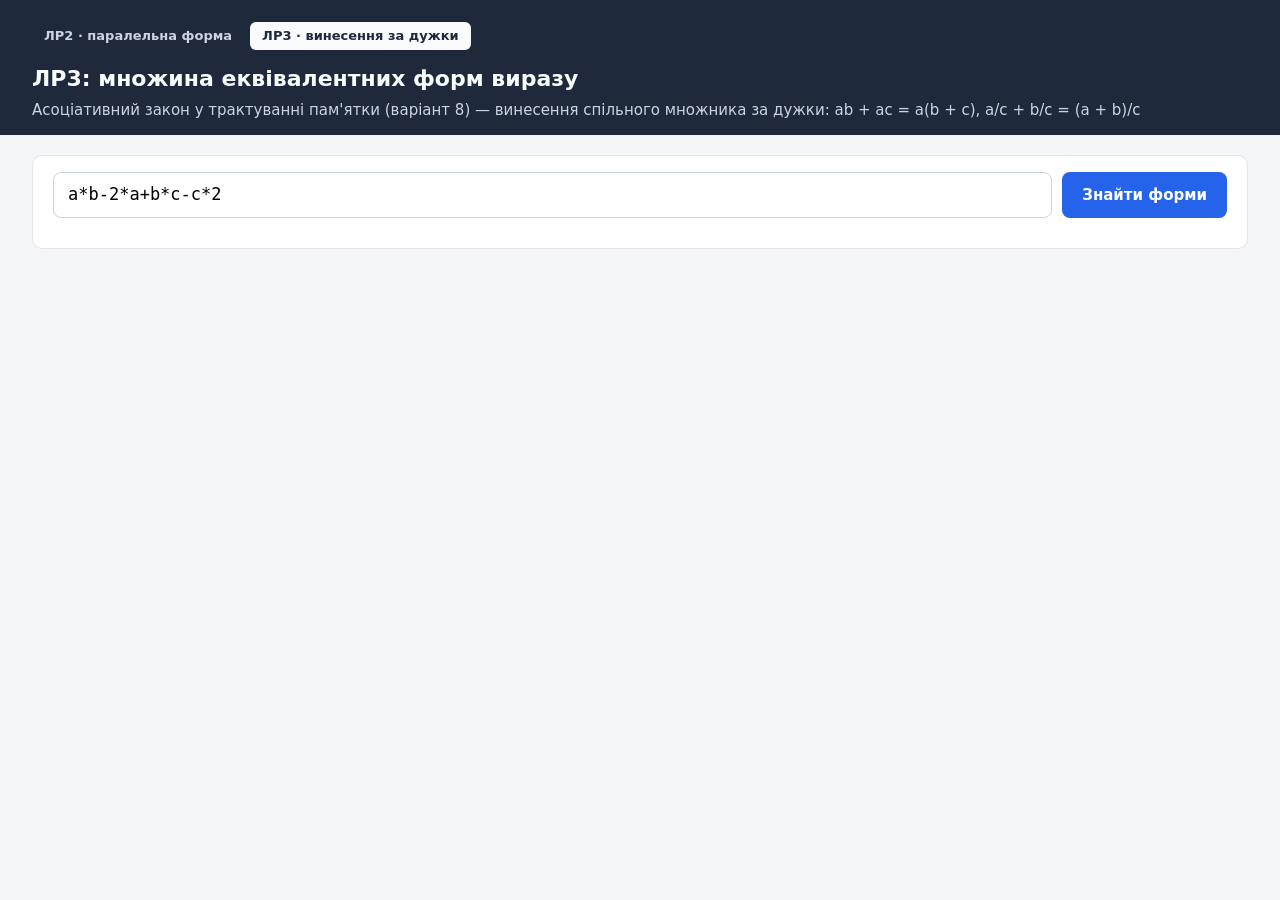
==== Pzks.Web/wwwroot/lab3.html @ b77dfa9a "Lab-3" ====
<!DOCTYPE html>
<html lang="uk">
<head>
    <meta charset="utf-8">
    <meta name="viewport" content="width=device-width, initial-scale=1">
    <title>ПЗКС · ЛР3: еквівалентні форми</title>
    <link rel="stylesheet" href="styles.css">
</head>
<body>
<header>
    <nav class="tabs">
        <a href="index.html">ЛР2 · паралельна форма</a>
        <a href="lab3.html" class="active">ЛР3 · винесення за дужки</a>
    </nav>
    <h1>ЛР3: множина еквівалентних форм виразу</h1>
    <p>Асоціативний закон у трактуванні пам'ятки (варіант 8) — винесення спільного множника за дужки:
        ab + ac = a(b + c), a/c + b/c = (a + b)/c</p>
</header>

<main>
    <section class="card input-card">
        <form id="form" autocomplete="off">
            <input id="expression" type="text" spellcheck="false"
                   placeholder="Введіть вираз, наприклад a*b-2*a+b*c-c*2">
            <button type="submit">Знайти форми</button>
        </form>
        <div id="samples" class="samples"></div>
    </section>

    <section id="result" hidden>
        <div id="status" class="card status"></div>

        <div id="lr1" class="card" hidden>
            <h2>Помилки ЛР1</h2>
            <div id="lr1-expression" class="expression-line"></div>
            <ol id="lr1-errors" class="errors"></ol>
            <div id="lr1-correction"></div>
        </div>

        <div id="zero-card" class="card danger" hidden>
            <h2>Недопустимі операції — ділення на 0</h2>
            <ol id="zero-errors" class="errors"></ol>
            <p>Еквівалентні форми не будуються, доки вираз містить ділення на 0.</p>
        </div>

        <div id="metrics" class="metrics" hidden></div>

        <div id="summary" class="card" hidden>
            <div class="form-row"><span class="label">Вихідний вираз</span><code id="source-infix"></code></div>
            <div class="form-row"><span class="label">Форма №0 (розкриття дужок і спрощення ЛР2)</span><code id="start-infix"></code></div>
            <div class="form-row"><span class="label">Найкраща форма</span><code id="best-infix" class="accent"></code></div>
            <div class="form-row"><span class="label">Її паралельна форма</span><code id="best-parallel"></code></div>
        </div>

        <div id="selected-card" class="card tree-card" hidden>
            <div class="tree-head">
                <h2 id="selected-title"></h2>
                <div class="tree-buttons">
                    <button type="button" class="small" data-download="selected" data-format="png">PNG</button>
                    <button type="button" class="small" data-download="selected" data-format="svg">SVG</button>
                </div>
            </div>
            <ol id="selected-path" class="steps"></ol>
            <div class="form-row"><span class="label">Форма</span><code id="selected-infix"></code></div>
            <div class="form-row"><span class="label">Паралельна форма</span><code id="selected-parallel" class="accent"></code></div>
            <div id="selected-svg" class="tree-scroll"></div>
            <table id="selected-levels" class="levels"></table>
        </div>

        <div id="table-card" class="card" hidden>
            <h2 id="table-title"></h2>
            <p class="muted">Від кращої до гіршої: менше ярусів, потім менше операцій. Клік по рядку показує дерево форми.
                Код — шлях у позначеннях пам'ятки: кількість кроків, A (асоціативний закон), винесені множники.</p>
            <p id="truncated-note" class="note" hidden></p>
            <table class="forms-table">
                <thead><tr><th class="num">№</th><th class="code">Код</th><th class="num">Ярусів</th><th class="num">Операцій</th><th class="num">Ширина</th><th>Форма</th></tr></thead>
                <tbody id="forms-body"></tbody>
            </table>
            <div class="table-more"><button id="more" type="button" class="small" hidden></button></div>
        </div>

        <div id="graph-card" class="card tree-card" hidden>
            <div class="tree-head">
                <h2>Граф перетворень <span id="graph-info" class="muted"></span></h2>
                <div class="tree-buttons">
                    <button type="button" class="small" data-download="graph" data-format="png">PNG</button>
                    <button type="button" class="small" data-download="graph" data-format="svg">SVG</button>
                </div>
            </div>
            <p class="muted">Вершина — форма (номер з таблиці), ребро — одне винесення за дужки, підпис — винесений множник.
                Суцільне ребро — перше отримання форми, пунктирне — та сама форма іншим шляхом.</p>
            <div id="graph-svg" class="graph-scroll"></div>
        </div>

        <div id="original-card" class="card tree-card" hidden>
            <div class="tree-head">
                <h2>Для порівняння: дерево паралельної форми №0 (ЛР2) <span id="original-tiers" class="muted"></span></h2>
                <div class="tree-buttons">
                    <button type="button" class="small" data-download="original" data-format="png">PNG</button>
                    <button type="button" class="small" data-download="original" data-format="svg">SVG</button>
                </div>
            </div>
            <div id="original-svg" class="tree-scroll"></div>
        </div>
    </section>
</main>

<script src="common.js"></script>
<script src="lab3.js"></script>
</body>
</html>
---- Pzks.Web/wwwroot/styles.css ----
:root {
    --bg: #f4f5f7;
    --card: #ffffff;
    --text: #1f2328;
    --muted: #6b7280;
    --border: #e3e5e8;
    --accent: #2563eb;
    --green: #16a34a;
    --green-bg: #dcfce7;
    --yellow: #a16207;
    --yellow-bg: #fef3c7;
    --blue: #1d4ed8;
    --blue-bg: #dbeafe;
    --red: #dc2626;
    --red-bg: #fee2e2;
    --purple: #9333ea;
}

* { box-sizing: border-box; }

[hidden] { display: none !important; }

body {
    margin: 0;
    background: var(--bg);
    color: var(--text);
    font: 15px/1.5 "Segoe UI", system-ui, sans-serif;
}

header {
    padding: 22px 32px 14px;
    background: #1e293b;
    color: #f8fafc;
}
header h1 { margin: 0; font-size: 22px; font-weight: 600; }
.tabs { display: flex; gap: 6px; margin-bottom: 12px; }
.tabs a {
    padding: 4px 12px;
    border-radius: 6px;
    color: #cbd5e1;
    text-decoration: none;
    font-size: 13px;
    font-weight: 600;
}
.tabs a:hover { background: #334155; }
.tabs a.active { background: #f8fafc; color: #1e293b; }
header p { margin: 4px 0 0; color: #cbd5e1; }

main { max-width: 1500px; margin: 0 auto; padding: 20px 32px 40px; }

.card {
    background: var(--card);
    border: 1px solid var(--border);
    border-radius: 10px;
    padding: 16px 20px;
    margin-bottom: 16px;
}
.card h2 { margin: 0 0 10px; font-size: 16px; font-weight: 600; }

.muted { color: var(--muted); font-weight: 400; }

form { display: flex; gap: 10px; }
#expression {
    flex: 1;
    padding: 10px 14px;
    font: 17px/1.4 Consolas, "Cascadia Mono", monospace;
    border: 1px solid #cbd5e1;
    border-radius: 8px;
}
#expression:focus { outline: 2px solid var(--accent); border-color: transparent; }

button {
    padding: 10px 20px;
    border: 0;
    border-radius: 8px;
    background: var(--accent);
    color: white;
    font: inherit;
    font-weight: 600;
    cursor: pointer;
}
button:hover { filter: brightness(1.1); }
button.small {
    padding: 3px 10px;
    font-size: 12px;
    background: #e2e8f0;
    color: var(--text);
}

.samples { display: flex; flex-wrap: wrap; gap: 14px 22px; margin-top: 14px; }
.sample-group { display: flex; align-items: center; gap: 6px; flex-wrap: wrap; }
.sample-group .group-title { font-size: 12px; color: var(--muted); margin-right: 2px; }
.chip {
    padding: 3px 10px;
    border-radius: 999px;
    font-size: 13px;
    font-weight: 600;
    cursor: pointer;
    border: 1px solid transparent;
    background: #e2e8f0;
    color: var(--text);
}
.chip:hover { border-color: currentColor; }
.chip.mandatory { background: var(--green-bg); color: var(--green); }
.chip.brackets { background: var(--yellow-bg); color: var(--yellow); }
.chip.constants { background: var(--blue-bg); color: var(--blue); }
.chip.simplification { background: var(--red-bg); color: var(--red); }
.chip.associative { background: var(--blue-bg); color: var(--blue); }

.status { font-weight: 600; }
.status.ok { border-left: 5px solid var(--green); }
.status.bad { border-left: 5px solid var(--red); }

.metrics {
    display: grid;
    grid-template-columns: repeat(auto-fit, minmax(170px, 1fr));
    gap: 12px;
    margin-bottom: 16px;
}
.metric {
    background: var(--card);
    border: 1px solid var(--border);
    border-radius: 10px;
    padding: 12px 16px;
}
.metric .name { font-size: 12px; color: var(--muted); text-transform: uppercase; letter-spacing: .04em; }
.metric .value { font-size: 24px; font-weight: 600; }
.metric .value .arrow { color: var(--muted); font-weight: 400; margin: 0 6px; }
.metric .value .after { color: var(--green); }
.metric .hint { font-size: 12px; color: var(--muted); }

.form-row { display: flex; gap: 14px; align-items: baseline; padding: 4px 0; flex-wrap: wrap; }
.form-row .label { width: 290px; color: var(--muted); flex-shrink: 0; }
code {
    font: 15px Consolas, "Cascadia Mono", monospace;
    background: #f1f5f9;
    padding: 2px 8px;
    border-radius: 5px;
    word-break: break-all;
}
code.accent { background: var(--green-bg); color: #14532d; font-weight: 600; }

.steps { margin: 0; padding-left: 26px; }
.steps li { padding: 3px 0; }
.badge {
    display: inline-block;
    min-width: 118px;
    padding: 1px 8px;
    margin-right: 8px;
    border-radius: 5px;
    font-size: 12px;
    font-weight: 600;
    text-align: center;
}
.badge.brackets { background: var(--yellow-bg); color: var(--yellow); }
.badge.simplification, .badge.constants { background: var(--blue-bg); color: var(--blue); }
.badge.regrouping { background: var(--green-bg); color: var(--green); }

.danger { border-left: 5px solid var(--red); }
.danger h2, .danger li { color: var(--red); }

.errors { margin: 8px 0 0; padding-left: 26px; }
.errors .lexical { color: var(--purple); }
.errors .syntax { color: var(--red); }

.expression-line {
    font: 17px Consolas, "Cascadia Mono", monospace;
    white-space: pre;
    overflow-x: auto;
    padding: 6px 0;
}
.expression-line .lexical { color: white; background: var(--purple); border-radius: 2px; }
.expression-line .syntax { color: white; background: var(--red); border-radius: 2px; }
.expression-line .ruler { color: #9ca3af; font-size: 12px; }

.correction { margin-top: 10px; display: flex; gap: 10px; align-items: center; flex-wrap: wrap; }

.tree-head { display: flex; justify-content: space-between; align-items: baseline; gap: 10px; }
.tree-buttons { display: flex; gap: 6px; }
.tree-scroll { overflow-x: auto; padding-top: 6px; }
.tree-scroll svg { display: block; max-width: 100%; height: auto; margin: 0 auto; }
.tree-scroll svg .node { cursor: help; }
.tree-scroll svg .node:hover ellipse { fill: #dbeafe; stroke: var(--accent); }

.levels { border-collapse: collapse; width: 100%; }
.levels th, .levels td { border-top: 1px solid var(--border); padding: 7px 10px; text-align: left; vertical-align: top; }
.levels th { width: 130px; white-space: nowrap; font-weight: 600; }
.op {
    display: inline-block;
    margin: 2px 6px 2px 0;
    padding: 2px 8px;
    border-radius: 5px;
    background: #f1f5f9;
    font: 14px Consolas, "Cascadia Mono", monospace;
}
.op b { color: var(--accent); }

/* ЛР3 */
.note { margin: 8px 0 0; color: var(--yellow); }
.badge.factoring { background: var(--blue-bg); color: var(--blue); min-width: 0; }

.forms-table { border-collapse: collapse; width: 100%; font-size: 14px; }
.forms-table th, .forms-table td { border-top: 1px solid var(--border); padding: 6px 8px; text-align: left; vertical-align: top; }
.forms-table th { font-size: 12px; color: var(--muted); font-weight: 600; text-transform: uppercase; letter-spacing: .03em; }
.forms-table .num { width: 80px; text-align: right; white-space: nowrap; font-variant-numeric: tabular-nums; }
.forms-table .code { width: 230px; }
.forms-table td.code { font: 13px Consolas, "Cascadia Mono", monospace; color: var(--muted); }
.forms-table td.infix { font: 14px Consolas, "Cascadia Mono", monospace; word-break: break-all; }
.forms-table tbody tr { cursor: pointer; }
.forms-table tbody tr:hover { background: #f8fafc; }
.forms-table tr.best td { background: var(--green-bg); }
.forms-table tr.selected td { font-weight: 600; }
.forms-table tr.selected td:first-child { box-shadow: inset 4px 0 0 var(--accent); }
.forms-table tr.original td.infix::after { content: " · вихідна"; color: var(--muted); font-family: "Segoe UI", sans-serif; }
.table-more { margin-top: 10px; }

.graph-scroll { overflow-x: auto; padding-top: 6px; }
.graph-scroll svg { display: block; margin: 0 auto; }
.graph-scroll svg .form-node { cursor: pointer; }
.graph-scroll svg .form-node:hover circle { stroke: var(--accent); fill: #dbeafe; }
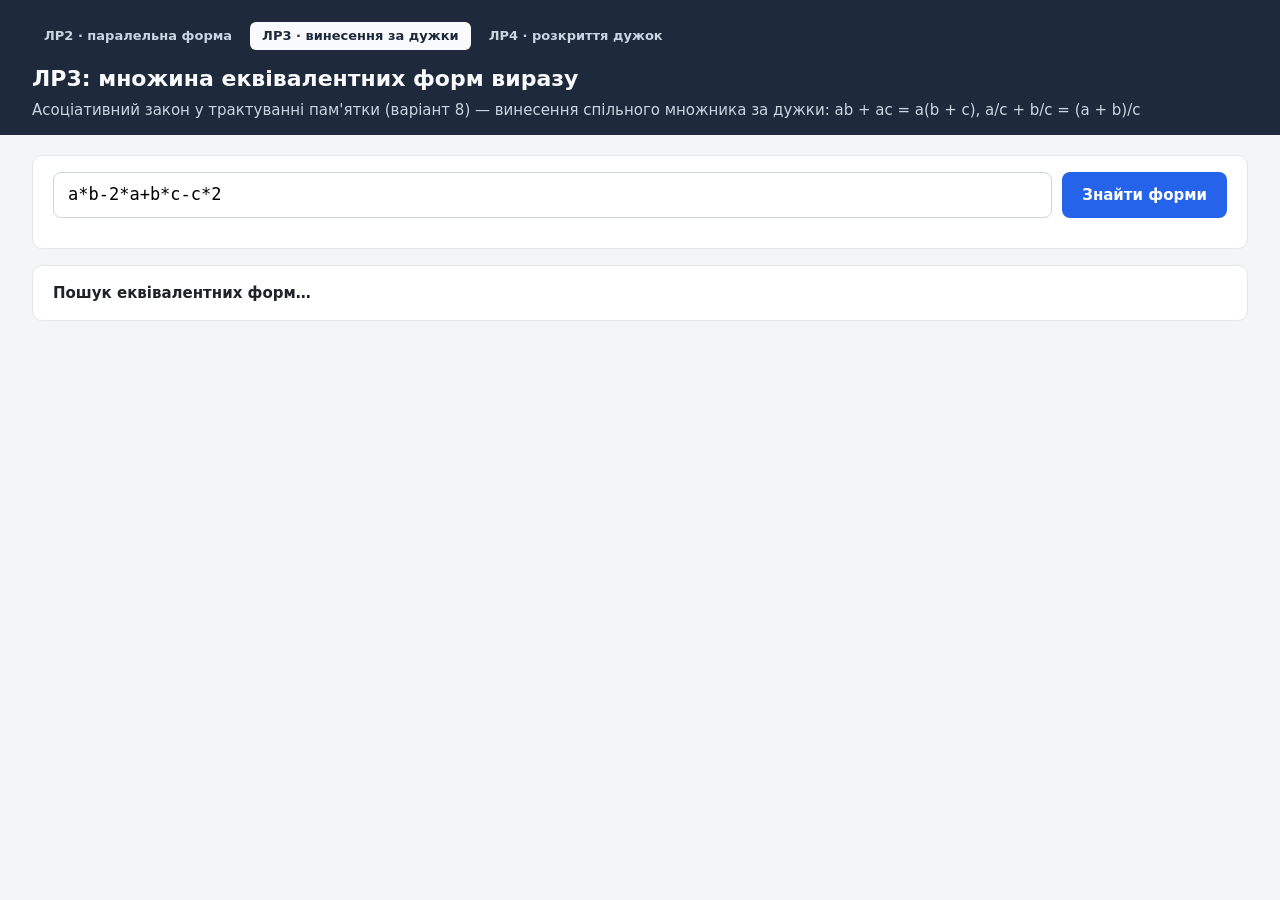
==== commit b6159505: "Lab-4" ====
--- a/Pzks.Web/wwwroot/lab3.html
+++ b/Pzks.Web/wwwroot/lab3.html
@@ -6,11 +6,13 @@
     <title>ПЗКС · ЛР3: еквівалентні форми</title>
     <link rel="stylesheet" href="styles.css">
 </head>
-<body>
+<body data-samples="/api/lab3/samples" data-api="/api/factoring" data-group="Асоціативний закон"
+      data-prefix="lr3" data-default="a*b-2*a+b*c-c*2">
 <header>
     <nav class="tabs">
         <a href="index.html">ЛР2 · паралельна форма</a>
         <a href="lab3.html" class="active">ЛР3 · винесення за дужки</a>
+        <a href="lab4.html">ЛР4 · розкриття дужок</a>
     </nav>
     <h1>ЛР3: множина еквівалентних форм виразу</h1>
     <p>Асоціативний закон у трактуванні пам'ятки (варіант 8) — винесення спільного множника за дужки:
@@ -106,6 +108,6 @@
 </main>
 
 <script src="common.js"></script>
-<script src="lab3.js"></script>
+<script src="forms.js"></script>
 </body>
 </html>
--- a/Pzks.Web/wwwroot/styles.css
+++ b/Pzks.Web/wwwroot/styles.css
@@ -14,6 +14,8 @@
     --red: #dc2626;
     --red-bg: #fee2e2;
     --purple: #9333ea;
+    --orange: #b5520b;
+    --orange-bg: #fbe7d6;
 }
 
 * { box-sizing: border-box; }
@@ -106,6 +108,11 @@
 .chip.constants { background: var(--blue-bg); color: var(--blue); }
 .chip.simplification { background: var(--red-bg); color: var(--red); }
 .chip.associative { background: var(--blue-bg); color: var(--blue); }
+.chip.distributive { background: var(--orange-bg); color: var(--orange); }
+.chip.example { background: var(--green-bg); color: var(--green); }
+
+.laws { display: flex; align-items: center; gap: 8px; margin-top: 12px; font-size: 14px; color: var(--muted); }
+.laws select { font: inherit; color: var(--text); padding: 4px 8px; border: 1px solid var(--border); border-radius: 6px; background: white; }
 
 .status { font-weight: 600; }
 .status.ok { border-left: 5px solid var(--green); }
@@ -198,6 +205,7 @@
 /* ЛР3 */
 .note { margin: 8px 0 0; color: var(--yellow); }
 .badge.factoring { background: var(--blue-bg); color: var(--blue); min-width: 0; }
+.badge.distributive { background: var(--orange-bg); color: var(--orange); min-width: 0; }
 
 .forms-table { border-collapse: collapse; width: 100%; font-size: 14px; }
 .forms-table th, .forms-table td { border-top: 1px solid var(--border); padding: 6px 8px; text-align: left; vertical-align: top; }
@@ -208,6 +216,7 @@
 .forms-table td.infix { font: 14px Consolas, "Cascadia Mono", monospace; word-break: break-all; }
 .forms-table tbody tr { cursor: pointer; }
 .forms-table tbody tr:hover { background: #f8fafc; }
+.forms-table tr.expanded td { background: var(--orange-bg); }
 .forms-table tr.best td { background: var(--green-bg); }
 .forms-table tr.selected td { font-weight: 600; }
 .forms-table tr.selected td:first-child { box-shadow: inset 4px 0 0 var(--accent); }
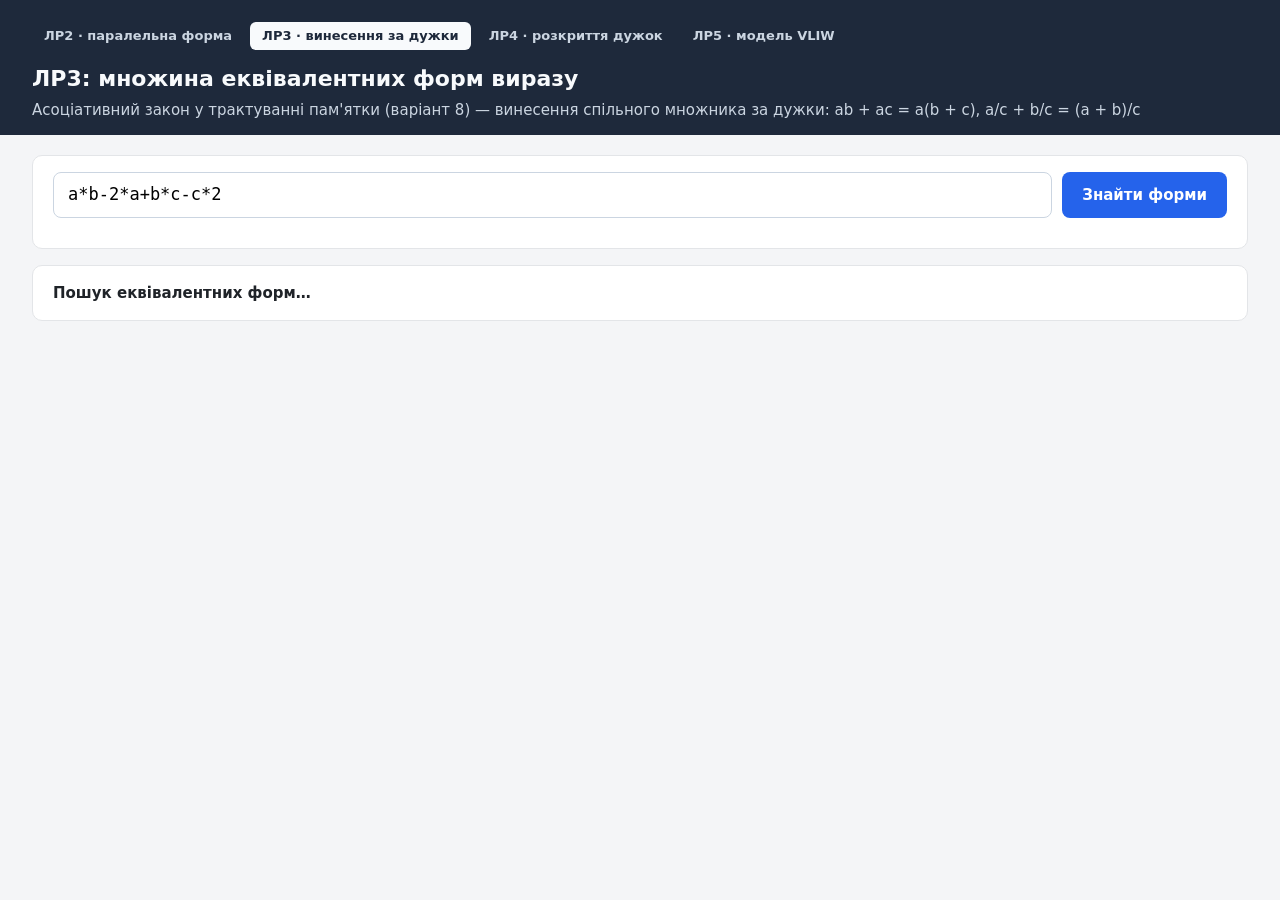
==== commit a5b3b8c1: "Lab-5" ====
--- a/Pzks.Web/wwwroot/lab3.html
+++ b/Pzks.Web/wwwroot/lab3.html
@@ -13,6 +13,7 @@
         <a href="index.html">ЛР2 · паралельна форма</a>
         <a href="lab3.html" class="active">ЛР3 · винесення за дужки</a>
         <a href="lab4.html">ЛР4 · розкриття дужок</a>
+        <a href="lab5.html">ЛР5 · модель VLIW</a>
     </nav>
     <h1>ЛР3: множина еквівалентних форм виразу</h1>
     <p>Асоціативний закон у трактуванні пам'ятки (варіант 8) — винесення спільного множника за дужки:
--- a/Pzks.Web/wwwroot/styles.css
+++ b/Pzks.Web/wwwroot/styles.css
@@ -223,6 +223,16 @@
 .forms-table tr.original td.infix::after { content: " · вихідна"; color: var(--muted); font-family: "Segoe UI", sans-serif; }
 .table-more { margin-top: 10px; }
 
+/* ЛР5 */
+.params { display: flex; flex-wrap: wrap; align-items: center; gap: 8px 16px; margin-top: 12px; font-size: 14px; color: var(--muted); }
+.params label { display: flex; align-items: center; gap: 6px; }
+.params input { width: 58px; padding: 4px 6px; font: inherit; color: var(--text); border: 1px solid var(--border); border-radius: 6px; }
+.params-sep { margin-left: 8px; }
+.gantt-scroll { overflow-x: auto; padding-top: 6px; }
+.gantt-scroll svg { display: block; }
+.small-text { font-size: 12px; }
+.load-table { margin-top: 12px; }
+
 .graph-scroll { overflow-x: auto; padding-top: 6px; }
 .graph-scroll svg { display: block; margin: 0 auto; }
 .graph-scroll svg .form-node { cursor: pointer; }
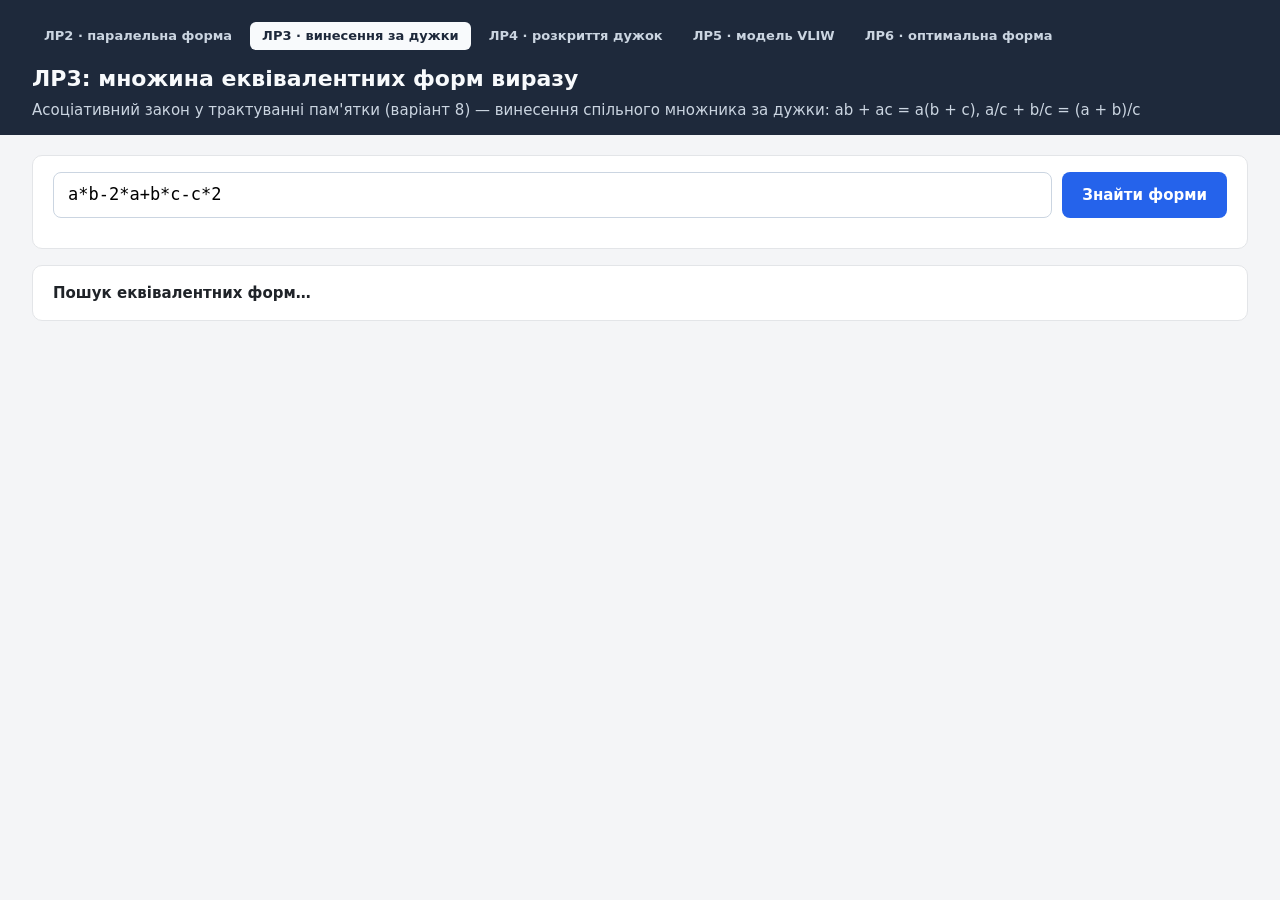
==== commit 7d12a0e0: "Lab-6" ====
--- a/Pzks.Web/wwwroot/lab3.html
+++ b/Pzks.Web/wwwroot/lab3.html
@@ -14,6 +14,7 @@
         <a href="lab3.html" class="active">ЛР3 · винесення за дужки</a>
         <a href="lab4.html">ЛР4 · розкриття дужок</a>
         <a href="lab5.html">ЛР5 · модель VLIW</a>
+        <a href="lab6.html">ЛР6 · оптимальна форма</a>
     </nav>
     <h1>ЛР3: множина еквівалентних форм виразу</h1>
     <p>Асоціативний закон у трактуванні пам'ятки (варіант 8) — винесення спільного множника за дужки:
--- a/Pzks.Web/wwwroot/styles.css
+++ b/Pzks.Web/wwwroot/styles.css
@@ -233,6 +233,19 @@
 .small-text { font-size: 12px; }
 .load-table { margin-top: 12px; }
 
+/* ЛР6 */
+.sub-title { margin-top: 18px !important; }
+.forms-table.compact { width: auto; min-width: 480px; margin-top: 8px; }
+.forms-table.compact .num { width: 160px; }
+.bars { display: grid; gap: 4px; }
+.bar-row { display: grid; grid-template-columns: 90px 1fr 110px; gap: 10px; align-items: center; font-size: 13px; }
+.bar-label { color: var(--muted); text-align: right; font-variant-numeric: tabular-nums; }
+.bar-track { background: #f1f5f9; border-radius: 4px; height: 14px; }
+.bar { display: block; height: 100%; border-radius: 4px; background: #94a3b8; }
+.bar.best { background: var(--green); }
+.bar.original { background: var(--accent); }
+.bar-value { font-variant-numeric: tabular-nums; }
+
 .graph-scroll { overflow-x: auto; padding-top: 6px; }
 .graph-scroll svg { display: block; margin: 0 auto; }
 .graph-scroll svg .form-node { cursor: pointer; }
